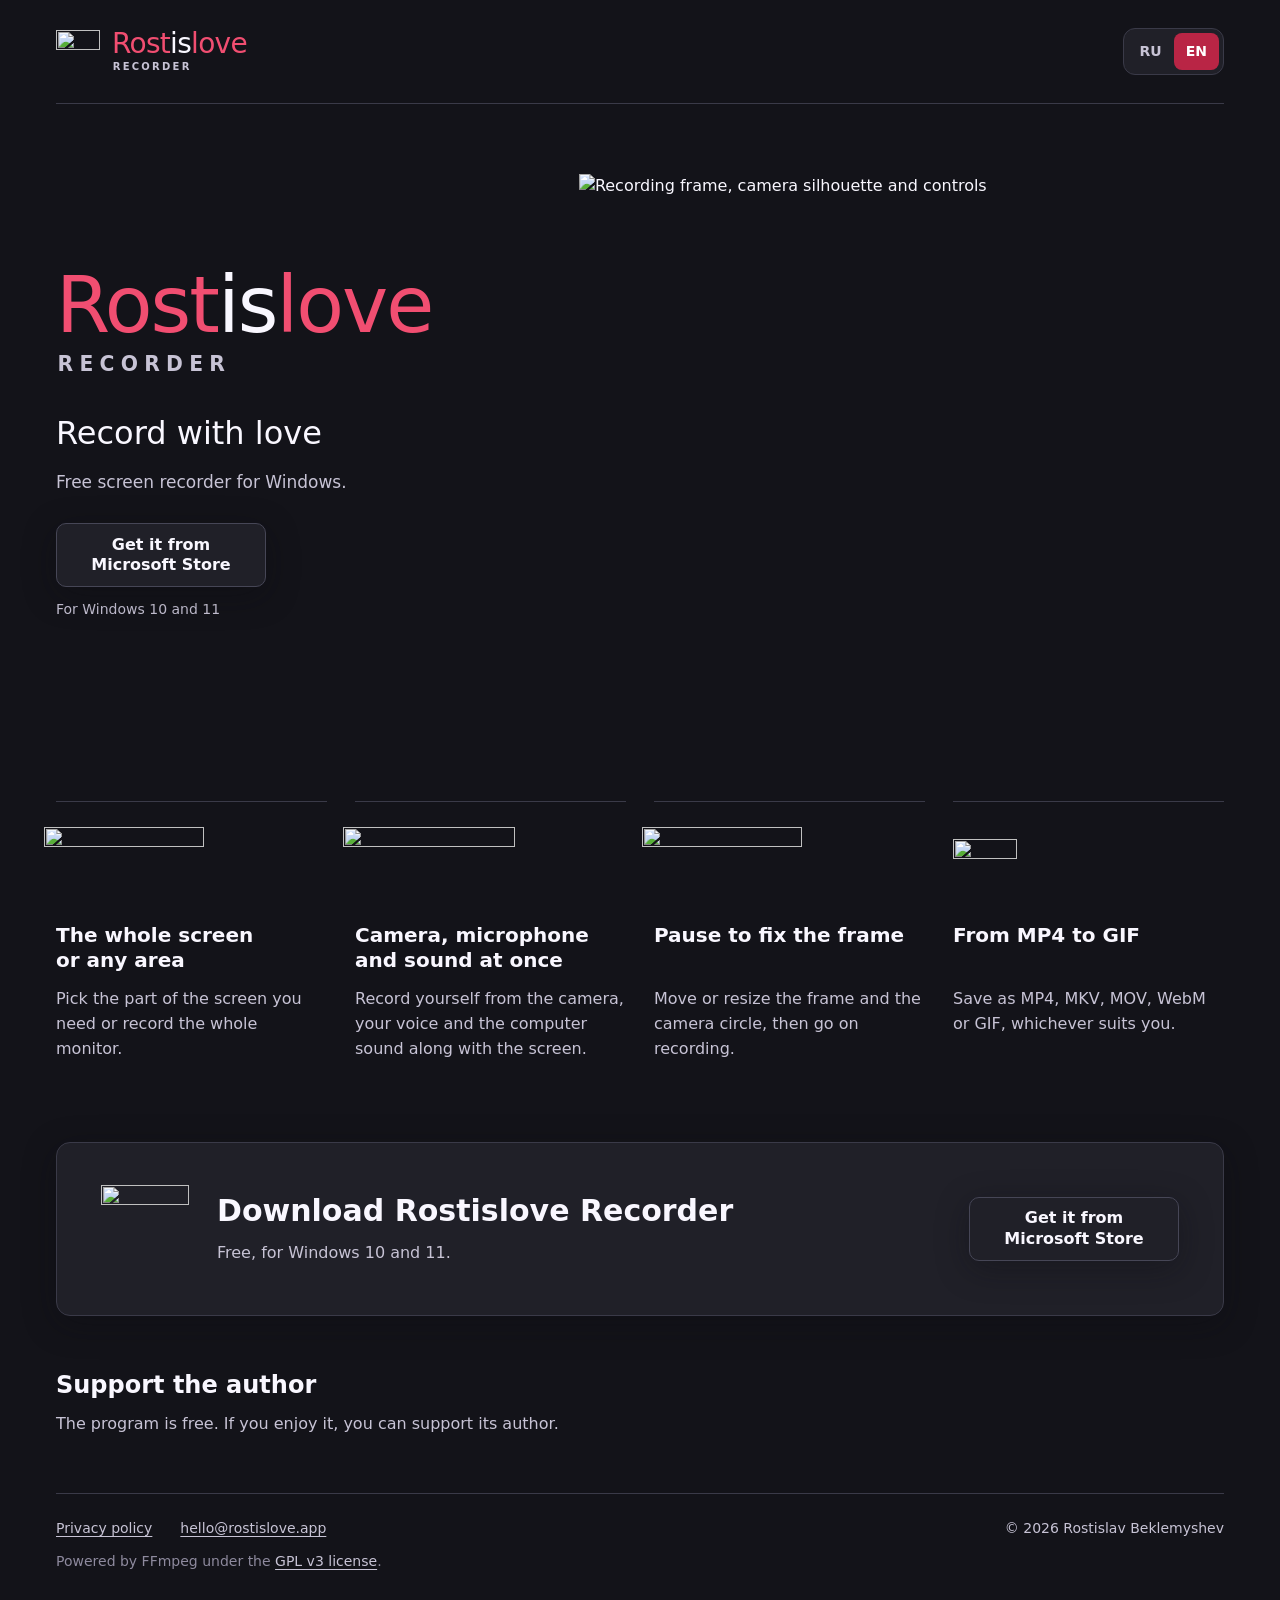
==== index.html @ 60aac866 "Site pages Co-Authored-By: Claude Opus 5.5 <noreply@anthropic.com>" ====
<!doctype html>
<html lang="en">
<head>
  <meta charset="utf-8">
  <script>
    window.SITE_CONFIG = {
      SITE_URL: "https://rostislove.app/",
      EXE_URL: "",
      GUMROAD_URL: "",
      CONTACT_EMAIL: "hello@rostislove.app"
    };
    if (new URLSearchParams(location.search).get("config") === "1") document.documentElement.hidden = true;
  </script>
  <meta name="viewport" content="width=device-width, initial-scale=1">
  <meta name="theme-color" content="#131319">
  <meta name="description" content="Record your screen, camera and sound with Rostislove Recorder. Free for Windows 10 and 11.">
  <title>Rostislove Recorder | Record with love</title>
  <link rel="icon" type="image/png" sizes="32x32" href="images/favicon.png">
  <link rel="stylesheet" href="style.css">
  <script src="site.js" defer></script>
</head>
<body>
  <a class="skip" href="#main" data-text="skip">Skip to content</a>
  <header class="header wrap">
    <a class="brand" href="index.html" aria-label="Rostislove Recorder">
      <img src="images/mark.png" width="44" height="44" alt="">
      <span class="wordmark small" aria-hidden="true"><span class="name"><span>Rost</span><span class="is">is</span><span>love</span></span><span class="recorder">RECORDER</span></span>
    </a>
    <nav class="languages" aria-label="Language" data-label="language">
      <button type="button" lang="ru" data-language="ru" aria-pressed="false">RU</button>
      <button type="button" lang="en" data-language="en" aria-pressed="true">EN</button>
    </nav>
  </header>
  <main id="main" class="wrap">
    <section class="hero" aria-labelledby="product-name">
      <div class="hero-copy">
        <h1 id="product-name" class="wordmark large" aria-label="Rostislove Recorder"><span class="name" aria-hidden="true"><span>Rost</span><span class="is">is</span><span>love</span></span><span class="recorder" aria-hidden="true">RECORDER</span></h1>
        <p class="slogan" data-text="slogan">Record with love</p>
        <p class="intro" data-text="intro">Free screen recorder for Windows.</p>
        <a class="store" href="https://apps.microsoft.com/detail/9MTJ2QNSQCQ9" data-label="store" aria-label="Get it from Microsoft Store">
          <span class="store-fallback" data-text="store">Get it from Microsoft Store</span>
          <img class="store-image" data-store width="210" height="64" alt="">
        </a>
        <p class="platform" data-text="platform">For Windows 10 and 11</p>
      </div>
      <figure class="hero-art">
        <img id="scene" src="images/scene-en.png" width="930" height="795" alt="Recording frame, camera silhouette and controls" fetchpriority="high">
      </figure>
    </section>

    <section class="features" aria-label="What you can record" data-label="features">
      <article class="feature">
        <div class="feature-art"><img src="images/area.png" width="160" height="88" alt="" loading="lazy"></div>
        <h2 data-text="areaTitle">The whole screen or any area</h2>
        <p data-text="areaBody">Pick the part of the screen you need or record the whole monitor.</p>
      </article>
      <article class="feature">
        <div class="feature-art"><img src="images/camera.png" width="172" height="88" alt="" loading="lazy"></div>
        <h2 data-text="soundTitle">Camera, microphone and sound at once</h2>
        <p data-text="soundBody">Record yourself from the camera, your voice and the computer sound along with the screen.</p>
      </article>
      <article class="feature">
        <div class="feature-art"><img src="images/pause.png" width="160" height="88" alt="" loading="lazy"></div>
        <h2 data-text="pauseTitle">Pause to fix the frame</h2>
        <p data-text="pauseBody">Move or resize the frame and the camera circle, then go on recording.</p>
      </article>
      <article class="feature">
        <div class="feature-art"><img class="feature-mark" src="images/mark.png" width="64" height="64" alt="" loading="lazy"></div>
        <h2 data-text="formatsTitle">From MP4 to GIF</h2>
        <p data-text="formatsBody">Save as MP4, MKV, MOV, WebM or GIF, whichever suits you.</p>
      </article>
    </section>

    <section class="download" aria-labelledby="download-title">
      <div class="download-heading">
        <img src="images/mark.png" width="88" height="88" alt="" loading="lazy">
        <div><h2 id="download-title" data-text="downloadTitle">Download Rostislove Recorder</h2><p data-text="downloadBody">Free, for Windows 10 and 11.</p></div>
      </div>
      <div class="download-actions">
        <a class="store" href="https://apps.microsoft.com/detail/9MTJ2QNSQCQ9" data-label="store" aria-label="Get it from Microsoft Store">
          <span class="store-fallback" data-text="store">Get it from Microsoft Store</span>
          <img class="store-image" data-store width="210" height="64" alt="">
        </a>
        <div class="installer" data-optional="EXE_URL" hidden>
          <a data-link="EXE_URL" data-text="installer">Installer for Windows 10 and 11</a>
          <p data-text="windowsNote">If Windows shows a blue window, choose "More info", then "Run anyway".</p>
        </div>
      </div>
    </section>

    <section class="support" aria-labelledby="support-title">
      <div><h2 id="support-title" data-text="supportTitle">Support the author</h2><p data-text="supportBody">The program is free. If you enjoy it, you can support its author.</p></div>
      <a class="support-button" data-link="GUMROAD_URL" data-optional="GUMROAD_URL" data-text="supportButton" hidden>Support the author</a>
    </section>
  </main>
  <footer class="footer wrap">
    <div class="footer-top"><a href="privacy.html" data-text="privacy">Privacy policy</a><a data-link="CONTACT_EMAIL" data-optional="CONTACT_EMAIL" hidden></a><span class="copyright">© 2026 Rostislav Beklemyshev</span></div>
    <p class="license"><span data-text="ffmpeg">Powered by FFmpeg under the </span><a href="https://ffmpeg.org/legal.html" data-text="license">GPL v3 license</a>.</p>
  </footer>
</body>
</html>
---- style.css ----
:root {
  color-scheme: dark;
  --bg: #131319;
  --surface: #202028;
  --raised: #30303b;
  --stroke: #3a3a48;
  --edge: #464656;
  --primary: #b92545;
  --accent: #f14e71;
  --text: #f9f7ff;
  --dim: #c7c3d5;
  --faint: #8e8a9e;
  --shadow: 0 8px 32px rgb(11 11 16 / 35%);
  font-family: "Segoe UI Variable Text", system-ui, sans-serif;
  color: var(--text);
  background: var(--bg);
  font-size: 16px;
}
* { box-sizing: border-box; }
[hidden] { display: none !important; }
body { margin: 0; line-height: 1.55; }
button, a { -webkit-tap-highlight-color: transparent; }
button { font: inherit; }
a { color: inherit; text-underline-offset: .22em; text-decoration-thickness: 1px; }
a:hover { color: var(--accent); }
a:focus-visible, button:focus-visible { outline: 2px solid var(--text); outline-offset: 5px; border-radius: 8px; }
img { display: block; max-width: 100%; height: auto; }
h1, h2, p, figure { margin: 0; }
h1, h2, .slogan { font-family: "Segoe UI Variable Display", system-ui, sans-serif; }
h2 { font-weight: 600; line-height: 1.25; text-wrap: balance; }
.wrap { width: min(1216px, calc(100% - 112px)); margin-inline: auto; }
.skip { position: absolute; top: 12px; left: 12px; z-index: 5; padding: 12px 16px; background: var(--surface); transform: translateY(-180%); }
.skip:focus { transform: none; }
.header { min-height: 104px; display: flex; align-items: center; justify-content: space-between; gap: 20px; border-bottom: 1px solid var(--stroke); }
.brand { display: inline-flex; gap: 12px; align-items: center; text-decoration: none; flex-shrink: 0; }
.wordmark { display: block; font-weight: 400; line-height: 1; }
.name { display: flex; color: var(--accent); white-space: nowrap; letter-spacing: -.025em; }
.name .is { color: var(--text); }
.recorder { display: block; color: var(--dim); font-family: "Segoe UI Variable Text", system-ui, sans-serif; font-size: .26em; font-weight: 600; letter-spacing: .3077em; line-height: 1.2; margin: .35em 0 0 .077em; }
.small { font-size: 1.75rem; }
.small .recorder { font-size: .625rem; letter-spacing: .224em; }
.large { font-size: clamp(3.5rem, 6.1vw, 5.5rem); }
.languages { display: flex; background: var(--surface); border: 1px solid var(--stroke); padding: 4px; border-radius: 12px; flex-shrink: 0; }
.languages button { border: 0; cursor: pointer; color: var(--dim); background: transparent; padding: 8px 12px; min-width: 44px; min-height: 36px; border-radius: 8px; font-size: .875rem; font-weight: 600; }
.languages button[aria-pressed="true"] { background: var(--primary); color: white; }
.languages button:hover { background: var(--raised); color: var(--text); }
.languages button[aria-pressed="true"]:hover { background: #c9304f; }
.hero { display: grid; grid-template-columns: .88fr 1.12fr; gap: 16px; align-items: center; padding: 70px 0 76px; }
.hero-copy { padding-bottom: 12px; min-width: 0; }
.slogan { font-size: clamp(1.65rem, 2.5vw, 2.15rem); line-height: 1.25; margin-top: 37px; font-weight: 400; }
.intro { margin: 16px 0 28px; color: var(--dim); font-size: 1.0625rem; max-width: 42ch; }
.store { width: 210px; min-height: 64px; display: inline-flex; position: relative; align-items: center; justify-content: center; border-radius: 10px; text-decoration: none; background: var(--surface); border: 1px solid var(--edge); box-shadow: var(--shadow); vertical-align: top; color: var(--text); }
.store:hover { border-color: var(--accent); color: var(--text); }
.store-fallback { padding: 8px 18px; font-size: 1rem; line-height: 1.3; text-align: center; font-weight: 600; }
.store-image { position: absolute; inset: 0; width: 100%; height: 100%; object-fit: contain; visibility: hidden; }
.store.loaded { background: transparent; border-color: transparent; box-shadow: none; }
.store.loaded .store-image { visibility: visible; }
.store.loaded .store-fallback { visibility: hidden; }
.platform { font-size: .875rem; margin-top: 12px; color: var(--dim); }
.hero-art { min-width: 0; }
.hero-art img { width: 100%; }
.features { display: grid; grid-template-columns: repeat(4, minmax(0, 1fr)); gap: 28px; padding-bottom: 80px; }
.feature { border-top: 1px solid var(--stroke); padding-top: 16px; }
.feature-art { height: 105px; display: flex; align-items: center; justify-content: flex-start; margin-left: -12px; }
.feature-art img { object-fit: contain; }
.feature-art .feature-mark { margin-left: 12px; }
.feature h2 { font-size: 1.25rem; max-width: 21ch; min-height: 2.5em; }
.feature p { font-size: 1rem; color: var(--dim); margin-top: 14px; max-width: 30ch; }
.download { border: 1px solid var(--stroke); border-radius: 14px; background: var(--surface); box-shadow: var(--shadow); padding: 42px 44px; display: grid; grid-template-columns: 1fr auto; gap: 36px; align-items: center; }
.download-heading { display: flex; gap: 28px; align-items: center; }
.download-heading > img { flex-shrink: 0; }
.download h2 { font-size: 1.875rem; max-width: 25ch; }
.download p { color: var(--dim); margin-top: 12px; }
.download-actions { max-width: 320px; }
.installer { font-size: .875rem; margin-top: 20px; }
.installer a { line-height: 1.5; }
.installer p { font-size: .875rem; margin-top: 8px; line-height: 1.5; }
.support { display: flex; justify-content: space-between; gap: 40px; align-items: center; padding: 54px 0 56px; }
.support h2 { font-size: 1.5rem; }
.support p { color: var(--dim); margin-top: 12px; max-width: 63ch; }
.support-button { display: inline-flex; align-items: center; justify-content: center; flex-shrink: 0; background: var(--primary); padding: 12px 24px; border-radius: 10px; color: white; font-weight: 600; text-decoration: none; min-height: 48px; }
.support-button:hover { background: #c9304f; color: white; }
.footer { border-top: 1px solid var(--stroke); padding-block: 24px 32px; color: var(--dim); font-size: .875rem; }
.footer-top { display: flex; flex-wrap: wrap; gap: 12px 28px; align-items: baseline; }
.footer-top a { overflow-wrap: anywhere; }
.copyright { margin-left: auto; }
.license { margin-top: 12px; color: var(--faint); }
.license a { color: var(--dim); }
.privacy-main { max-width: 780px; padding-top: 58px; padding-bottom: 70px; }
.back { display: inline-block; font-size: 1rem; color: var(--dim); margin-bottom: 32px; }
.policy h1 { font-size: clamp(2.125rem, 4.5vw, 3rem); line-height: 1.15; font-weight: 500; margin-bottom: 20px; overflow-wrap: break-word; }
.policy p { font-size: 1.0625rem; line-height: 1.75; margin-bottom: 22px; color: var(--dim); }
.policy p:first-of-type { font-size: .875rem; color: var(--faint); margin-bottom: 36px; }
.policy a { overflow-wrap: anywhere; }
@media (max-width: 1100px) {
  .wrap { width: calc(100% - 64px); }
  .large { font-size: clamp(3rem, 6.8vw, 4.5rem); }
  .hero { padding-block: 56px; }
  .features { grid-template-columns: repeat(2, minmax(0, 1fr)); gap: 36px; padding-bottom: 56px; }
  .feature h2 { min-height: 0; max-width: none; }
  .feature p { max-width: 40ch; }
  .download { padding: 32px; }
  .download-heading { gap: 18px; }
  .download-heading > img { width: 64px; }
  .download h2 { font-size: 1.6rem; }
}
@media (max-width: 760px) {
  .wrap { width: calc(100% - 40px); }
  .header { min-height: 88px; gap: 12px; }
  .brand { gap: 8px; }
  .brand > img { width: 34px; height: 34px; }
  .small { font-size: 1.375rem; }
  .small .recorder { font-size: .625rem; letter-spacing: .18em; }
  .languages button { padding: 7px 9px; min-width: 38px; }
  .hero { grid-template-columns: 1fr; gap: 25px; padding-block: 44px 34px; }
  .hero-copy { padding-bottom: 0; }
  .large { font-size: clamp(3.5rem, 13.5vw, 5rem); }
  .slogan { margin-top: 28px; font-size: 1.75rem; }
  .intro { margin-top: 12px; margin-bottom: 24px; max-width: 32ch; }
  .hero-art { width: min(100%, 580px); margin-inline: auto; }
  .features { gap: 28px 24px; padding-bottom: 40px; }
  .feature h2 { font-size: 1.25rem; }
  .download { grid-template-columns: 1fr; gap: 24px; padding: 28px 24px; }
  .download-heading { display: block; }
  .download-heading > img { width: 60px; height: 60px; margin-bottom: 18px; }
  .download h2 { font-size: 1.75rem; }
  .download-actions { max-width: none; }
  .support { align-items: flex-start; flex-direction: column; gap: 24px; padding-block: 40px; }
  .footer-top { flex-direction: column; gap: 14px; }
  .copyright { margin-left: 0; }
  .license { line-height: 1.65; }
  .privacy-main { padding-top: 32px; padding-bottom: 34px; }
  .policy p { font-size: 1rem; }
  .policy p:first-of-type { margin-bottom: 28px; }
  .back { margin-bottom: 26px; }
}
@media (max-width: 480px) {
  .features { grid-template-columns: 1fr; }
  .feature { padding-top: 8px; }
  .feature-art { height: 94px; }
  .feature p { margin-top: 10px; }
}
@media (prefers-reduced-motion: no-preference) {
  a, button { transition: color .15s, background-color .15s, border-color .15s; }
}
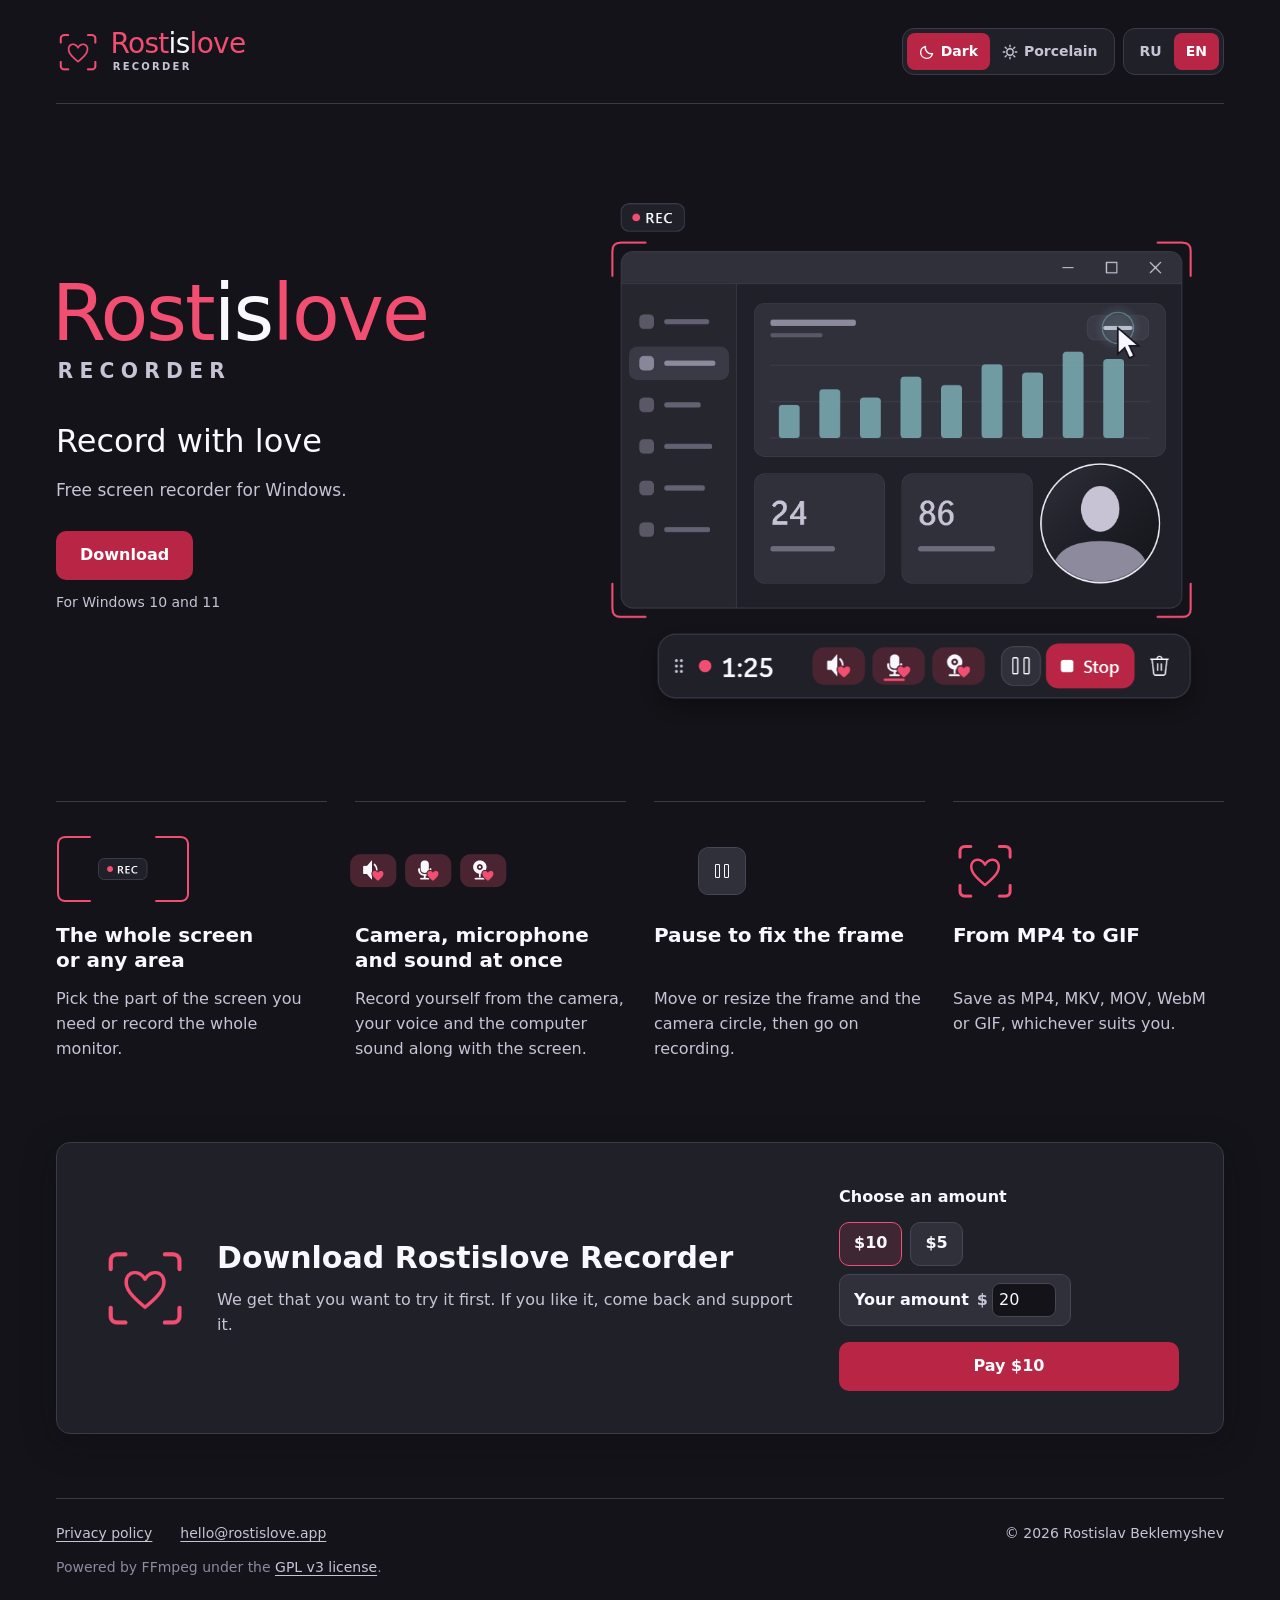
==== commit 374dce9d: "Amount choice, themes, installer link" ====
--- a/index.html
+++ b/index.html
@@ -5,12 +5,14 @@
   <script>
     window.SITE_CONFIG = {
       SITE_URL: "https://rostislove.app/",
-      EXE_URL: "",
-      GUMROAD_URL: "",
+      STORE_URL: "", // https://apps.microsoft.com/detail/9MTJ2QNSQCQ9 once the Store publishes it
+      EXE_URL: "https://github.com/rostislove-app/recorder/releases/latest/download/Rostislove.Recorder.Setup.exe",
+      GUMROAD_URL: "https://rostislove.gumroad.com/l/recorder",
       CONTACT_EMAIL: "hello@rostislove.app"
     };
     if (new URLSearchParams(location.search).get("config") === "1") document.documentElement.hidden = true;
   </script>
+  <script>try { const t = new URLSearchParams(location.search).get("theme") || localStorage.getItem("rostislove-theme"); if (t === "porcelain") document.documentElement.dataset.theme = "porcelain"; } catch (e) {}</script>
   <meta name="viewport" content="width=device-width, initial-scale=1">
   <meta name="theme-color" content="#131319">
   <meta name="description" content="Record your screen, camera and sound with Rostislove Recorder. Free for Windows 10 and 11.">
@@ -26,10 +28,16 @@
       <img src="images/mark.png" width="44" height="44" alt="">
       <span class="wordmark small" aria-hidden="true"><span class="name"><span>Rost</span><span class="is">is</span><span>love</span></span><span class="recorder">RECORDER</span></span>
     </a>
+    <div class="controls">
+    <nav class="languages themes" aria-label="Theme" data-label="theme">
+      <button type="button" data-theme-choice="dark" data-label="themeDark" aria-pressed="true"><svg viewBox="0 0 16 16" aria-hidden="true"><path d="M13.5 9.6A6 6 0 0 1 6.4 2.5a6 6 0 1 0 7.1 7.1z"/></svg><span data-text="themeDark">Dark</span></button>
+      <button type="button" data-theme-choice="porcelain" data-label="themePorcelain" aria-pressed="false"><svg viewBox="0 0 16 16" aria-hidden="true"><circle cx="8" cy="8" r="3.2"/><path d="M8 1.2v1.6M8 13.2v1.6M1.2 8h1.6M13.2 8h1.6M3.2 3.2l1.1 1.1M11.7 11.7l1.1 1.1M3.2 12.8l1.1-1.1M11.7 4.3l1.1-1.1"/></svg><span data-text="themePorcelain">Porcelain</span></button>
+    </nav>
     <nav class="languages" aria-label="Language" data-label="language">
       <button type="button" lang="ru" data-language="ru" aria-pressed="false">RU</button>
       <button type="button" lang="en" data-language="en" aria-pressed="true">EN</button>
     </nav>
+    </div>
   </header>
   <main id="main" class="wrap">
     <section class="hero" aria-labelledby="product-name">
@@ -37,10 +45,7 @@
         <h1 id="product-name" class="wordmark large" aria-label="Rostislove Recorder"><span class="name" aria-hidden="true"><span>Rost</span><span class="is">is</span><span>love</span></span><span class="recorder" aria-hidden="true">RECORDER</span></h1>
         <p class="slogan" data-text="slogan">Record with love</p>
         <p class="intro" data-text="intro">Free screen recorder for Windows.</p>
-        <a class="store" href="https://apps.microsoft.com/detail/9MTJ2QNSQCQ9" data-label="store" aria-label="Get it from Microsoft Store">
-          <span class="store-fallback" data-text="store">Get it from Microsoft Store</span>
-          <img class="store-image" data-store width="210" height="64" alt="">
-        </a>
+        <a class="support-button" href="#download" data-text="download">Download</a>
         <p class="platform" data-text="platform">For Windows 10 and 11</p>
       </div>
       <figure class="hero-art">
@@ -71,26 +76,30 @@
       </article>
     </section>
 
-    <section class="download" aria-labelledby="download-title">
+    <section class="download" id="download" aria-labelledby="download-title">
       <div class="download-heading">
         <img src="images/mark.png" width="88" height="88" alt="" loading="lazy">
-        <div><h2 id="download-title" data-text="downloadTitle">Download Rostislove Recorder</h2><p data-text="downloadBody">Free, for Windows 10 and 11.</p></div>
+        <div><h2 id="download-title" data-text="downloadTitle">Download Rostislove Recorder</h2><p id="pay-hint" data-text="payHint">We get that you want to try it first. If you like it, come back and support it.</p></div>
       </div>
-      <div class="download-actions">
-        <a class="store" href="https://apps.microsoft.com/detail/9MTJ2QNSQCQ9" data-label="store" aria-label="Get it from Microsoft Store">
-          <span class="store-fallback" data-text="store">Get it from Microsoft Store</span>
-          <img class="store-image" data-store width="210" height="64" alt="">
-        </a>
-        <div class="installer" data-optional="EXE_URL" hidden>
-          <a data-link="EXE_URL" data-text="installer">Installer for Windows 10 and 11</a>
-          <p data-text="windowsNote">If Windows shows a blue window, choose "More info", then "Run anyway".</p>
+      <div class="pay">
+        <p class="pay-label" data-paid data-text="payLabel">Choose an amount</p>
+        <div class="amounts" data-paid>
+          <label class="amount"><input type="radio" name="amount" value="10" checked><span>$10</span></label>
+          <label class="amount"><input type="radio" name="amount" value="5"><span>$5</span></label>
+          <label class="amount"><input type="radio" name="amount" value="custom"><span data-text="custom">Your amount</span><span class="custom-field">$<input id="custom-amount" type="number" inputmode="decimal" min="0" step="1" value="20" data-label="customLabel" aria-label="Your amount in dollars"></span></label>
+        </div>
+        <button type="button" class="support-button pay-button" id="pay-button" data-paid>Pay $10</button>
+        <div class="downloads" id="downloads" hidden>
+          <a class="store" data-link="STORE_URL" data-optional="STORE_URL" hidden data-label="store" aria-label="Get it from Microsoft Store">
+            <span class="store-fallback" data-text="store">Get it from Microsoft Store</span>
+            <img class="store-image" data-store width="210" height="64" alt="">
+          </a>
+          <div class="installer" data-optional="EXE_URL" hidden>
+            <a data-link="EXE_URL" data-text="installer">Installer for Windows 10 and 11</a>
+            <p data-text="windowsNote">If Windows shows a blue window, choose "More info", then "Run anyway".</p>
+          </div>
         </div>
       </div>
-    </section>
-
-    <section class="support" aria-labelledby="support-title">
-      <div><h2 id="support-title" data-text="supportTitle">Support the author</h2><p data-text="supportBody">The program is free. If you enjoy it, you can support its author.</p></div>
-      <a class="support-button" data-link="GUMROAD_URL" data-optional="GUMROAD_URL" data-text="supportButton" hidden>Support the author</a>
     </section>
   </main>
   <footer class="footer wrap">
--- a/style.css
+++ b/style.css
@@ -11,10 +11,29 @@
   --dim: #c7c3d5;
   --faint: #8e8a9e;
   --shadow: 0 8px 32px rgb(11 11 16 / 35%);
+  --primary-hover: #c9304f;
+  --choice: rgb(241 78 113 / 14%);
   font-family: "Segoe UI Variable Text", system-ui, sans-serif;
   color: var(--text);
   background: var(--bg);
   font-size: 16px;
+}
+/* Warm porcelain, the light theme of the program (Source\Themes.cs, Porcelain). */
+:root[data-theme="porcelain"] {
+  color-scheme: light;
+  --bg: #f1e9df;
+  --surface: #fffaf3;
+  --raised: #eaddd2;
+  --stroke: #dccdc3;
+  --edge: #b9a59b;
+  --primary: #aa3545;
+  --primary-hover: #93283a;
+  --accent: #c2334f;
+  --text: #302625;
+  --dim: #61514b;
+  --faint: #6c5d55;
+  --shadow: 0 8px 32px rgb(80 53 45 / 16%);
+  --choice: #f1d8d8;
 }
 * { box-sizing: border-box; }
 [hidden] { display: none !important; }
@@ -34,7 +53,8 @@
 .header { min-height: 104px; display: flex; align-items: center; justify-content: space-between; gap: 20px; border-bottom: 1px solid var(--stroke); }
 .brand { display: inline-flex; gap: 12px; align-items: center; text-decoration: none; flex-shrink: 0; }
 .wordmark { display: block; font-weight: 400; line-height: 1; }
-.name { display: flex; color: var(--accent); white-space: nowrap; letter-spacing: -.025em; }
+/* The R of the Display font stands a little in from its box; the shift puts its stem on the line of RECORDER and the text below. */
+.name { display: flex; color: var(--accent); white-space: nowrap; letter-spacing: -.025em; margin-left: -.055em; }
 .name .is { color: var(--text); }
 .recorder { display: block; color: var(--dim); font-family: "Segoe UI Variable Text", system-ui, sans-serif; font-size: .26em; font-weight: 600; letter-spacing: .3077em; line-height: 1.2; margin: .35em 0 0 .077em; }
 .small { font-size: 1.75rem; }
@@ -44,7 +64,10 @@
 .languages button { border: 0; cursor: pointer; color: var(--dim); background: transparent; padding: 8px 12px; min-width: 44px; min-height: 36px; border-radius: 8px; font-size: .875rem; font-weight: 600; }
 .languages button[aria-pressed="true"] { background: var(--primary); color: white; }
 .languages button:hover { background: var(--raised); color: var(--text); }
-.languages button[aria-pressed="true"]:hover { background: #c9304f; }
+.languages button[aria-pressed="true"]:hover { background: var(--primary-hover); }
+.controls { display: flex; gap: 8px; align-items: center; flex-shrink: 0; }
+.themes button { display: inline-flex; align-items: center; gap: 6px; }
+.themes svg { width: 16px; height: 16px; fill: none; stroke: currentColor; stroke-width: 1.4; stroke-linecap: round; stroke-linejoin: round; }
 .hero { display: grid; grid-template-columns: .88fr 1.12fr; gap: 16px; align-items: center; padding: 70px 0 76px; }
 .hero-copy { padding-bottom: 12px; min-width: 0; }
 .slogan { font-size: clamp(1.65rem, 2.5vw, 2.15rem); line-height: 1.25; margin-top: 37px; font-weight: 400; }
@@ -59,6 +82,7 @@
 .platform { font-size: .875rem; margin-top: 12px; color: var(--dim); }
 .hero-art { min-width: 0; }
 .hero-art img { width: 100%; }
+:root[data-theme="porcelain"] .hero-art img { border-radius: 14px; box-shadow: var(--shadow); }
 .features { display: grid; grid-template-columns: repeat(4, minmax(0, 1fr)); gap: 28px; padding-bottom: 80px; }
 .feature { border-top: 1px solid var(--stroke); padding-top: 16px; }
 .feature-art { height: 105px; display: flex; align-items: center; justify-content: flex-start; margin-left: -12px; }
@@ -75,11 +99,23 @@
 .installer { font-size: .875rem; margin-top: 20px; }
 .installer a { line-height: 1.5; }
 .installer p { font-size: .875rem; margin-top: 8px; line-height: 1.5; }
+.download { margin-bottom: 64px; }
+.pay { width: 340px; }
+.pay-label { font-weight: 600; color: var(--text) !important; margin: 0 0 12px !important; }
+.amounts { display: flex; flex-wrap: wrap; gap: 8px; margin-bottom: 16px; }
+.amount { position: relative; display: inline-flex; align-items: center; gap: 8px; min-height: 44px; padding: 8px 14px; border: 1px solid var(--edge); border-radius: 10px; background: var(--raised); color: var(--text); font-weight: 600; cursor: pointer; }
+.amount input[type="radio"] { position: absolute; opacity: 0; pointer-events: none; }
+.amount:has(input[type="radio"]:checked) { border-color: var(--accent); background: var(--choice); }
+.amount:focus-within { outline: 2px solid var(--text); outline-offset: 3px; }
+.custom-field { display: inline-flex; align-items: center; gap: 4px; color: var(--dim); }
+.custom-field input { width: 64px; padding: 4px 6px; border: 1px solid var(--edge); border-radius: 8px; background: var(--bg); color: var(--text); font: inherit; font-weight: 400; }
+.pay-button { width: 100%; border: 0; cursor: pointer; }
+.downloads { margin-top: 20px; }
 .support { display: flex; justify-content: space-between; gap: 40px; align-items: center; padding: 54px 0 56px; }
 .support h2 { font-size: 1.5rem; }
 .support p { color: var(--dim); margin-top: 12px; max-width: 63ch; }
 .support-button { display: inline-flex; align-items: center; justify-content: center; flex-shrink: 0; background: var(--primary); padding: 12px 24px; border-radius: 10px; color: white; font-weight: 600; text-decoration: none; min-height: 48px; }
-.support-button:hover { background: #c9304f; color: white; }
+.support-button:hover { background: var(--primary-hover); color: white; }
 .footer { border-top: 1px solid var(--stroke); padding-block: 24px 32px; color: var(--dim); font-size: .875rem; }
 .footer-top { display: flex; flex-wrap: wrap; gap: 12px 28px; align-items: baseline; }
 .footer-top a { overflow-wrap: anywhere; }
@@ -112,6 +148,8 @@
   .small { font-size: 1.375rem; }
   .small .recorder { font-size: .625rem; letter-spacing: .18em; }
   .languages button { padding: 7px 9px; min-width: 38px; }
+  .themes span { display: none; }
+  .controls { gap: 6px; }
   .hero { grid-template-columns: 1fr; gap: 25px; padding-block: 44px 34px; }
   .hero-copy { padding-bottom: 0; }
   .large { font-size: clamp(3.5rem, 13.5vw, 5rem); }
@@ -125,6 +163,7 @@
   .download-heading > img { width: 60px; height: 60px; margin-bottom: 18px; }
   .download h2 { font-size: 1.75rem; }
   .download-actions { max-width: none; }
+  .pay { width: 100%; }
   .support { align-items: flex-start; flex-direction: column; gap: 24px; padding-block: 40px; }
   .footer-top { flex-direction: column; gap: 14px; }
   .copyright { margin-left: 0; }
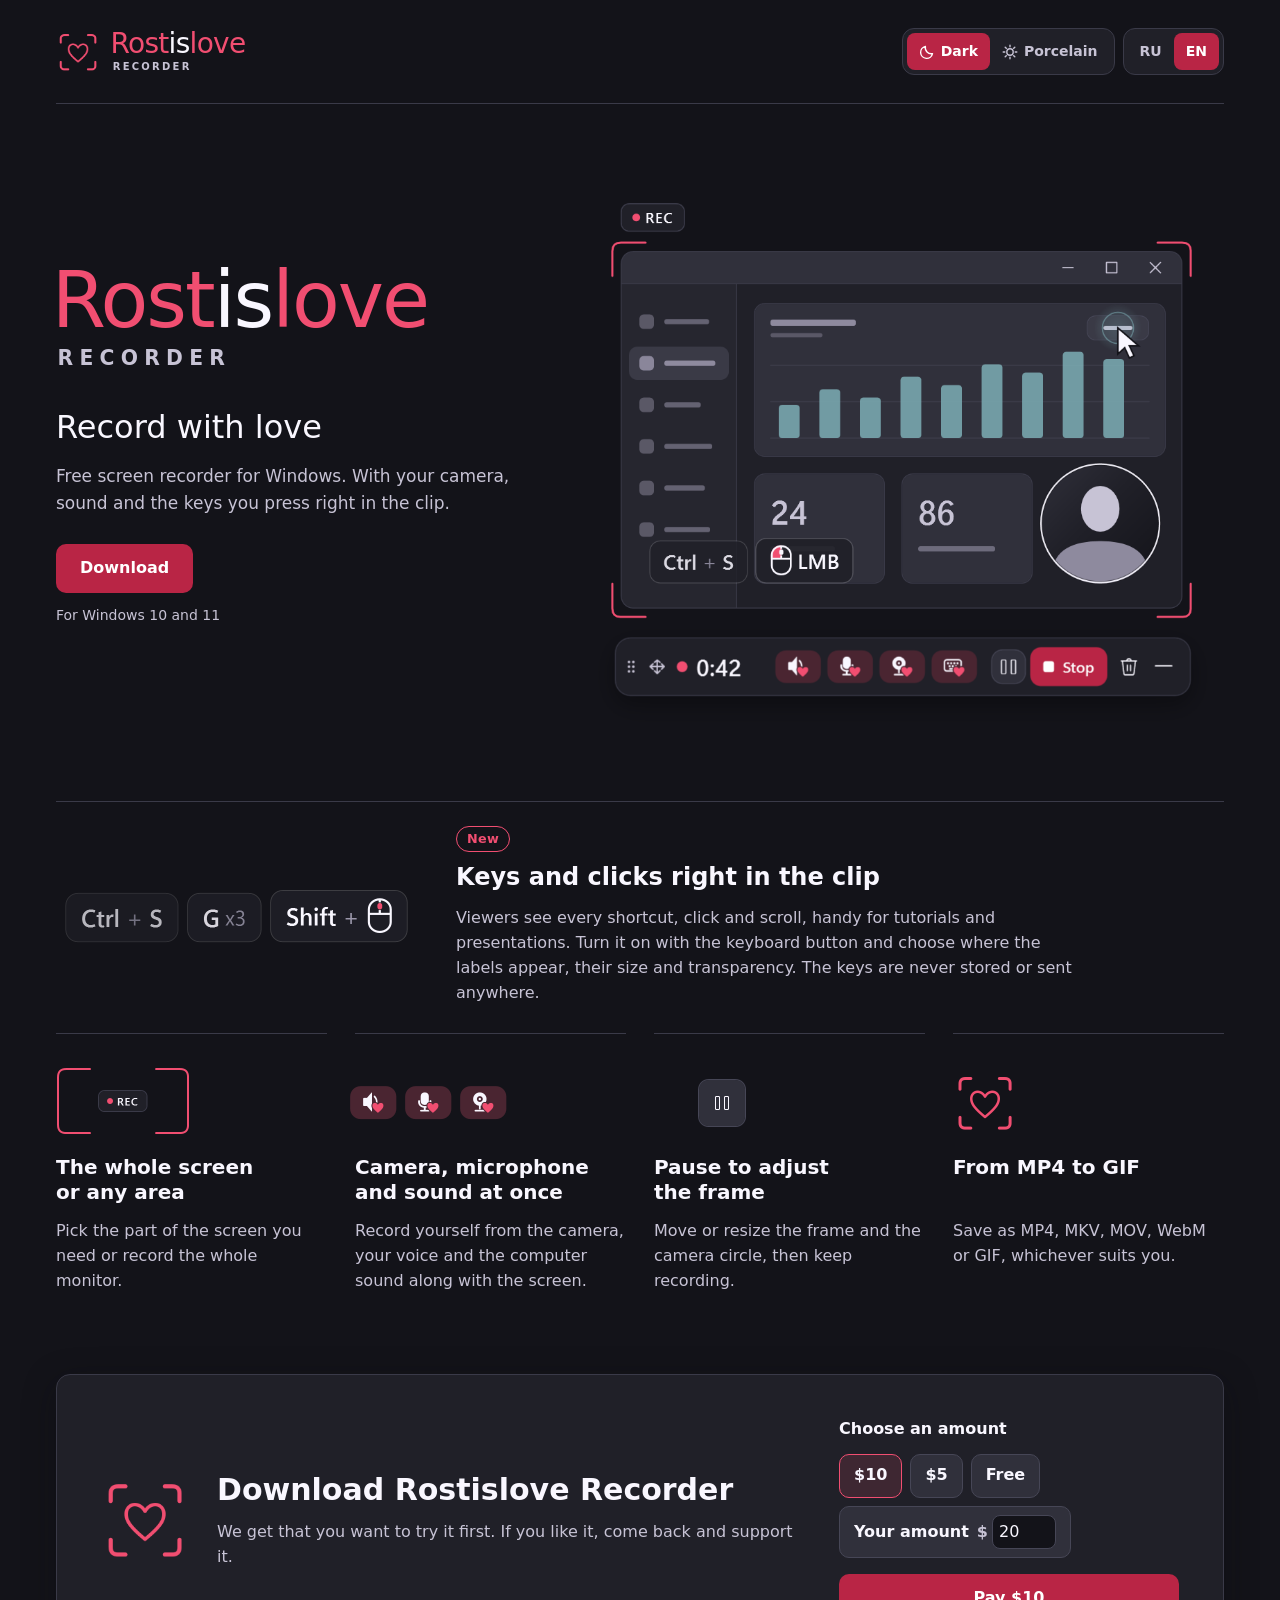
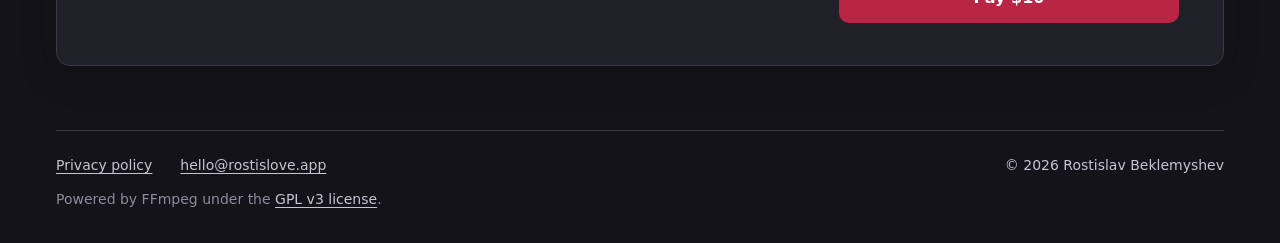
==== commit ed6bb929: "Сайт для 2.9: клавиши, вариант Бесплатно, превью" ====
--- a/index.html
+++ b/index.html
@@ -5,7 +5,7 @@
   <script>
     window.SITE_CONFIG = {
       SITE_URL: "https://rostislove.app/",
-      STORE_URL: "", // https://apps.microsoft.com/detail/9MTJ2QNSQCQ9 once the Store publishes it
+      STORE_URL: "https://apps.microsoft.com/detail/9MTJ2QNSQCQ9",
       EXE_URL: "https://github.com/rostislove-app/recorder/releases/latest/download/Rostislove.Recorder.Setup.exe",
       GUMROAD_URL: "https://rostislove.gumroad.com/l/recorder",
       CONTACT_EMAIL: "hello@rostislove.app"
@@ -15,7 +15,17 @@
   <script>try { const t = new URLSearchParams(location.search).get("theme") || localStorage.getItem("rostislove-theme"); if (t === "porcelain") document.documentElement.dataset.theme = "porcelain"; } catch (e) {}</script>
   <meta name="viewport" content="width=device-width, initial-scale=1">
   <meta name="theme-color" content="#131319">
-  <meta name="description" content="Record your screen, camera and sound with Rostislove Recorder. Free for Windows 10 and 11.">
+  <meta name="description" content="Record your screen, camera, sound and the keys you press with Rostislove Recorder. Free for Windows 10 and 11.">
+  <meta property="og:type" content="website">
+  <meta property="og:site_name" content="Rostislove Recorder">
+  <meta property="og:url" content="https://rostislove.app/">
+  <meta property="og:title" content="Rostislove Recorder">
+  <meta property="og:description" content="Free screen recorder for Windows. With your camera, sound and the keys you press right in the clip.">
+  <meta property="og:image" content="https://rostislove.app/images/preview.png">
+  <meta property="og:image:width" content="1200">
+  <meta property="og:image:height" content="630">
+  <meta property="og:image:alt" content="Recording frame with pressed keys on labels and the recording panel of Rostislove Recorder">
+  <meta name="twitter:card" content="summary_large_image">
   <title>Rostislove Recorder | Record with love</title>
   <link rel="icon" type="image/png" sizes="32x32" href="images/favicon.png">
   <link rel="stylesheet" href="style.css">
@@ -44,16 +54,24 @@
       <div class="hero-copy">
         <h1 id="product-name" class="wordmark large" aria-label="Rostislove Recorder"><span class="name" aria-hidden="true"><span>Rost</span><span class="is">is</span><span>love</span></span><span class="recorder" aria-hidden="true">RECORDER</span></h1>
         <p class="slogan" data-text="slogan">Record with love</p>
-        <p class="intro" data-text="intro">Free screen recorder for Windows.</p>
+        <p class="intro" data-text="intro">Free screen recorder for Windows. With your camera, sound and the keys you press right in the clip.</p>
         <a class="support-button" href="#download" data-text="download">Download</a>
         <p class="platform" data-text="platform">For Windows 10 and 11</p>
       </div>
       <figure class="hero-art">
-        <img id="scene" src="images/scene-en.png" width="930" height="795" alt="Recording frame, camera silhouette and controls" fetchpriority="high">
+        <img id="scene" src="images/scene-en.png" width="930" height="795" alt="Recording frame with pressed keys, camera silhouette and controls" fetchpriority="high">
       </figure>
     </section>
 
     <section class="features" aria-label="What you can record" data-label="features">
+      <article class="feature feature-wide">
+        <div class="feature-art"><img src="images/keys.png" width="360" height="96" alt="" loading="lazy"></div>
+        <div>
+          <p class="badge" data-text="newBadge">New</p>
+          <h2 data-text="keysTitle">Keys and clicks right in the clip</h2>
+          <p data-text="keysBody">Viewers see every shortcut, click and scroll, handy for tutorials and presentations. Turn it on with the keyboard button and choose where the labels appear, their size and transparency. The keys are never stored or sent anywhere.</p>
+        </div>
+      </article>
       <article class="feature">
         <div class="feature-art"><img src="images/area.png" width="160" height="88" alt="" loading="lazy"></div>
         <h2 data-text="areaTitle">The whole screen or any area</h2>
@@ -66,8 +84,8 @@
       </article>
       <article class="feature">
         <div class="feature-art"><img src="images/pause.png" width="160" height="88" alt="" loading="lazy"></div>
-        <h2 data-text="pauseTitle">Pause to fix the frame</h2>
-        <p data-text="pauseBody">Move or resize the frame and the camera circle, then go on recording.</p>
+        <h2 data-text="pauseTitle">Pause to adjust the frame</h2>
+        <p data-text="pauseBody">Move or resize the frame and the camera circle, then keep recording.</p>
       </article>
       <article class="feature">
         <div class="feature-art"><img class="feature-mark" src="images/mark.png" width="64" height="64" alt="" loading="lazy"></div>
@@ -86,6 +104,7 @@
         <div class="amounts" data-paid>
           <label class="amount"><input type="radio" name="amount" value="10" checked><span>$10</span></label>
           <label class="amount"><input type="radio" name="amount" value="5"><span>$5</span></label>
+          <label class="amount"><input type="radio" name="amount" value="0"><span data-text="freeAmount">Free</span></label>
           <label class="amount"><input type="radio" name="amount" value="custom"><span data-text="custom">Your amount</span><span class="custom-field">$<input id="custom-amount" type="number" inputmode="decimal" min="0" step="1" value="20" data-label="customLabel" aria-label="Your amount in dollars"></span></label>
         </div>
         <button type="button" class="support-button pay-button" id="pay-button" data-paid>Pay $10</button>
--- a/style.css
+++ b/style.css
@@ -90,6 +90,12 @@
 .feature-art .feature-mark { margin-left: 12px; }
 .feature h2 { font-size: 1.25rem; max-width: 21ch; min-height: 2.5em; }
 .feature p { font-size: 1rem; color: var(--dim); margin-top: 14px; max-width: 30ch; }
+/* The new thing of the version: one card across the whole row, its picture beside the words, a small "New" mark. */
+.feature-wide { grid-column: 1 / -1; display: grid; grid-template-columns: auto minmax(0, 1fr); gap: 40px; align-items: center; padding-top: 24px; }
+.feature-wide .feature-art { height: auto; margin-left: 0; }
+.feature-wide h2 { min-height: 0; max-width: none; font-size: 1.5rem; }
+.feature-wide p { max-width: 62ch; }
+.feature .badge { display: inline-block; margin: 0 0 10px; padding: 2px 10px; border: 1px solid var(--accent); border-radius: 999px; color: var(--accent); font-size: .8rem; font-weight: 600; letter-spacing: .02em; }
 .download { border: 1px solid var(--stroke); border-radius: 14px; background: var(--surface); box-shadow: var(--shadow); padding: 42px 44px; display: grid; grid-template-columns: 1fr auto; gap: 36px; align-items: center; }
 .download-heading { display: flex; gap: 28px; align-items: center; }
 .download-heading > img { flex-shrink: 0; }
@@ -158,6 +164,10 @@
   .hero-art { width: min(100%, 580px); margin-inline: auto; }
   .features { gap: 28px 24px; padding-bottom: 40px; }
   .feature h2 { font-size: 1.25rem; }
+  .feature-wide { grid-template-columns: minmax(0, 1fr); gap: 16px; padding-top: 16px; }
+  .feature-wide .feature-art { min-width: 0; }
+  .feature-wide .feature-art img { max-width: 100%; height: auto; min-width: 0; }
+  .feature-wide h2 { font-size: 1.375rem; }
   .download { grid-template-columns: 1fr; gap: 24px; padding: 28px 24px; }
   .download-heading { display: block; }
   .download-heading > img { width: 60px; height: 60px; margin-bottom: 18px; }
@@ -173,6 +183,11 @@
   .policy p:first-of-type { margin-bottom: 28px; }
   .back { margin-bottom: 26px; }
 }
+@media (max-width: 380px) {
+  /* The narrowest phones: the header keeps the mark, the big wordmark is right under it anyway. */
+  .header .brand .wordmark { display: none; }
+  .controls { gap: 4px; }
+}
 @media (max-width: 480px) {
   .features { grid-template-columns: 1fr; }
   .feature { padding-top: 8px; }
